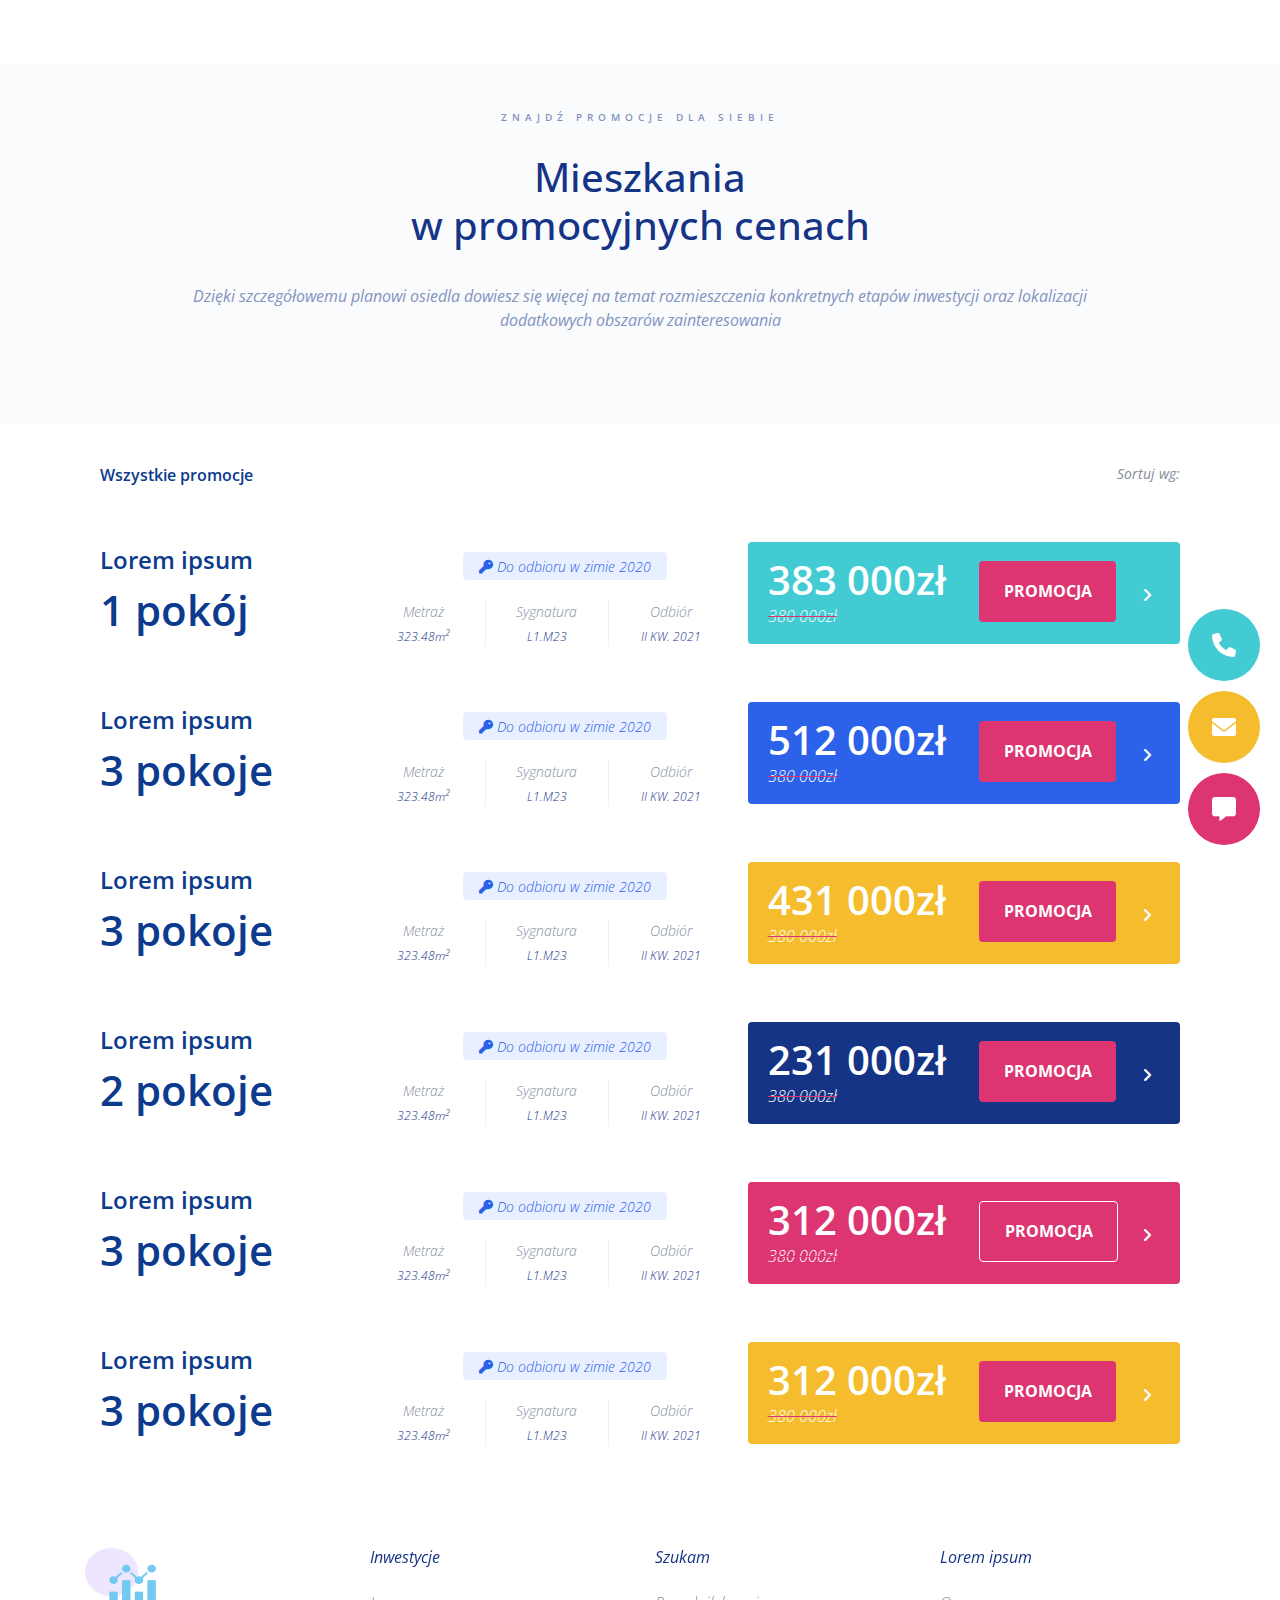
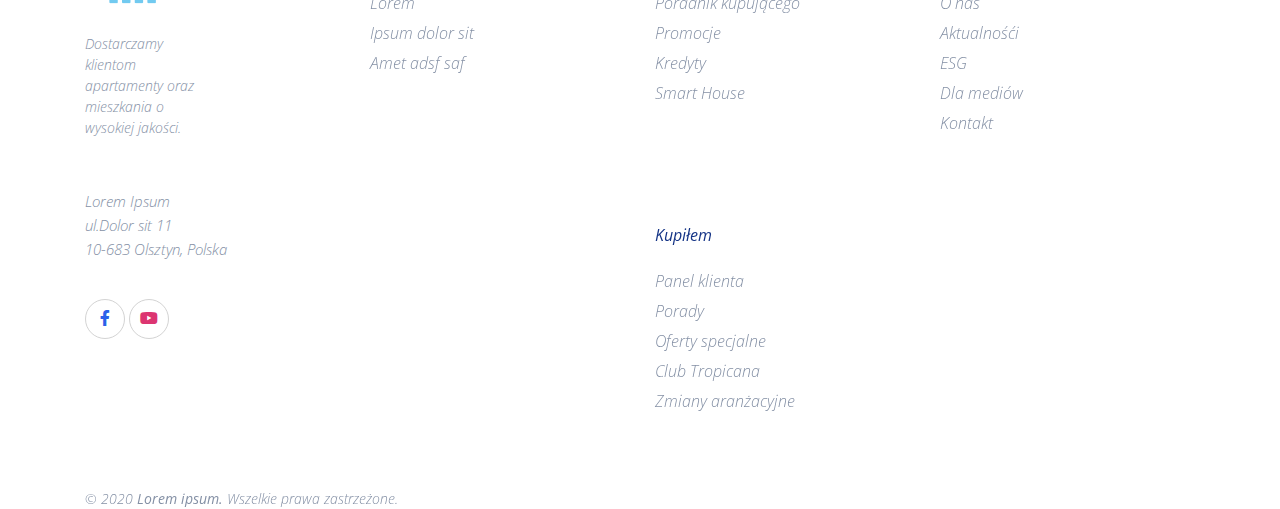
==== promocje.html @ fae8bc07 "promocje" ====
<!DOCTYPE html>
<html lang="en">
<head>
    <meta charset="UTF-8">
    <meta http-equiv="X-UA-Compatible" content="IE=edge">
    <link rel="preconnect" href="https://fonts.googleapis.com">
    <link rel="preconnect" href="https://fonts.gstatic.com" crossorigin>
    <link href="https://fonts.googleapis.com/css2?family=Open+Sans:ital,wght@0,300;0,400;0,500;0,600;0,700;0,800;1,300;1,400;1,500;1,600;1,700;1,800&display=swap" rel="stylesheet">
    <meta name="viewport" content="width=device-width, initial-scale=1.0">
    <link rel="stylesheet" href="https://cdn.jsdelivr.net/npm/bootstrap@4.3.1/dist/css/bootstrap.min.css" integrity="sha384-ggOyR0iXCbMQv3Xipma34MD+dH/1fQ784/j6cY/iJTQUOhcWr7x9JvoRxT2MZw1T" crossorigin="anonymous">
    <script src="https://code.jquery.com/jquery-3.3.1.slim.min.js" integrity="sha384-q8i/X+965DzO0rT7abK41JStQIAqVgRVzpbzo5smXKp4YfRvH+8abtTE1Pi6jizo" crossorigin="anonymous"></script>
    <script src="https://cdn.jsdelivr.net/npm/popper.js@1.14.7/dist/umd/popper.min.js" integrity="sha384-UO2eT0CpHqdSJQ6hJty5KVphtPhzWj9WO1clHTMGa3JDZwrnQq4sF86dIHNDz0W1" crossorigin="anonymous"></script>
    <script src="https://cdn.jsdelivr.net/npm/bootstrap@4.3.1/dist/js/bootstrap.min.js" integrity="sha384-JjSmVgyd0p3pXB1rRibZUAYoIIy6OrQ6VrjIEaFf/nJGzIxFDsf4x0xIM+B07jRM" crossorigin="anonymous"></script>
    <link rel="stylesheet" href="https://cdnjs.cloudflare.com/ajax/libs/font-awesome/6.0.0/css/all.min.css" integrity="sha512-9usAa10IRO0HhonpyAIVpjrylPvoDwiPUiKdWk5t3PyolY1cOd4DSE0Ga+ri4AuTroPR5aQvXU9xC6qOPnzFeg==" crossorigin="anonymous" referrerpolicy="no-referrer" />
    <link rel="stylesheet" href="assets/css/style.css">
    <script src="https://cdnjs.cloudflare.com/ajax/libs/jquery/3.6.0/jquery.js" integrity="sha512-n/4gHW3atM3QqRcbCn6ewmpxcLAHGaDjpEBu4xZd47N0W2oQ+6q7oc3PXstrJYXcbNU1OHdQ1T7pAP+gi5Yu8g==" crossorigin="anonymous" referrerpolicy="no-referrer"></script>
    <script src="assets/js/custom.js"></script>
    <title>Sale</title>
</head>
<body>
    <section class="promo">
        <div class="container">
            <div class="row">
                <div class="col-md-10 offset-md-1">
                    <span class="promo__title">Znajdź promocje dla siebie</span>
                    <h1>Mieszkania<br> w promocyjnych cenach</h1>
                    <span class="promo__text">Dzięki szczegółowemu planowi osiedla dowiesz się więcej na temat rozmieszczenia konkretnych etapów inwestycji oraz lokalizacji dodatkowych obszarów zainteresowania</span>

                </div>
            </div>
        </div>
    </section>
    <section class="aparts">
        <div class="container">
            <div class="col-md-12">
                <div class="row">
                    <div class="col-md-6 aparts__left">
                        <span class="aparts__text">Wszystkie promocje</span>
                    </div>
                    <div class="col-md-6 aparts__right">
                        <span class="aparts__sortText">Sortuj wg:</span>
                    </div>
                </div>
            </div>
            <div class="col-md-12 apartsTile">
                <div class="row">
                    <div class="col-md-3">
                        <div class="apartsTile__left">
                            <span class="apartsTile__topText">Lorem ipsum</span><br>
                            <span class="apartsTile__downText">1 pokój</span>
                        </div>
                    </div>
                    <div class="col-md-4">
                        <div class="apartsTile__center">
                            <span class="apartsTile__centerTopText"><i class="fa-solid fa-key"></i> Do odbioru w zimie 2020</span>
                            <div class="row">
                                <div class="col-md-4 apartsTile__border">
                                    <span class="apartsTile__info">Metraż</span>
                                    <span class="apartsTile__data">323.48m<sup>2</sup> </span>
                                </div>
                                <div class="col-md-4 apartsTile__border">
                                    <span class="apartsTile__info">Sygnatura</span><br>
                                    <span class="apartsTile__data">L1.M23</span>
                                </div>
                                <div class="col-md-4 apartsTile__border">
                                    <span class="apartsTile__info">Odbiór</span><br>
                                    <span class="apartsTile__data"> II KW. 2021</span>
                                </div>
                            </div>
                        </div>
                    </div>
                    <div class="col-md-5">
                        <div class="apartsTile__right">
                            <div class="row">
                                <div class="col-md-6">
                                    <span class="apartsTile__price">383 000zł</span><br>
                                <span class="apartsTile__crossedoutprice">380 000zł</span>
                                </div>
                                <div class="col-md-4">
                                    <button class="apartsTile__button">Promocja</button>
                                </div>
                                <div class="col-md-1">
                                    <i class="fa-solid fa-angle-right"></i>
                                </div>
                            </div>
                        </div>
                    </div>
                </div>
            </div>
            <div class="col-md-12 apartsTile">
                <div class="row">
                    <div class="col-md-3">
                        <div class="apartsTile__left">
                            <span class="apartsTile__topText">Lorem ipsum</span><br>
                            <span class="apartsTile__downText">3 pokoje</span>
                        </div>
                    </div>
                    <div class="col-md-4">
                        <div class="apartsTile__center">
                            <span class="apartsTile__centerTopText"><i class="fa-solid fa-key"></i> Do odbioru w zimie 2020</span>
                            <div class="row">
                                <div class="col-md-4 apartsTile__border">
                                    <span class="apartsTile__info">Metraż</span>
                                    <span class="apartsTile__data">323.48m<sup>2</sup> </span>
                                </div>
                                <div class="col-md-4 apartsTile__border">
                                    <span class="apartsTile__info">Sygnatura</span><br>
                                    <span class="apartsTile__data">L1.M23</span>
                                </div>
                                <div class="col-md-4 apartsTile__border">
                                    <span class="apartsTile__info">Odbiór</span><br>
                                    <span class="apartsTile__data"> II KW. 2021</span>
                                </div>
                            </div>
                        </div>
                    </div>
                    <div class="col-md-5">
                        <div class="apartsTile__right apartsTile__right--blue">
                            <div class="row">
                                <div class="col-md-6">
                                    <span class="apartsTile__price">512 000zł</span><br>
                                <span class="apartsTile__crossedoutprice">380 000zł</span>
                                </div>
                                <div class="col-md-4">
                                    <button class="apartsTile__button">Promocja</button>
                                </div>
                                <div class="col-md-1">
                                    <i class="fa-solid fa-angle-right"></i>
                                </div>
                            </div>
                        </div>
                    </div>
                </div>
            </div>
            <div class="col-md-12 apartsTile">
                <div class="row">
                    <div class="col-md-3">
                        <div class="apartsTile__left">
                            <span class="apartsTile__topText">Lorem ipsum</span><br>
                            <span class="apartsTile__downText">3 pokoje</span>
                        </div>
                    </div>
                    <div class="col-md-4">
                        <div class="apartsTile__center">
                            <span class="apartsTile__centerTopText"><i class="fa-solid fa-key"></i> Do odbioru w zimie 2020</span>
                            <div class="row">
                                <div class="col-md-4 apartsTile__border">
                                    <span class="apartsTile__info">Metraż</span>
                                    <span class="apartsTile__data">323.48m<sup>2</sup> </span>
                                </div>
                                <div class="col-md-4 apartsTile__border">
                                    <span class="apartsTile__info">Sygnatura</span><br>
                                    <span class="apartsTile__data">L1.M23</span>
                                </div>
                                <div class="col-md-4 apartsTile__border">
                                    <span class="apartsTile__info">Odbiór</span><br>
                                    <span class="apartsTile__data"> II KW. 2021</span>
                                </div>
                            </div>
                        </div>
                    </div>
                    <div class="col-md-5">
                        <div class="apartsTile__right apartsTile__right--yellow">
                            <div class="row">
                                <div class="col-md-6">
                                    <span class="apartsTile__price">431 000zł</span><br>
                                <span class="apartsTile__crossedoutprice">380 000zł</span>
                                </div>
                                <div class="col-md-4">
                                    <button class="apartsTile__button">Promocja</button>
                                </div>
                                <div class="col-md-1">
                                    <i class="fa-solid fa-angle-right"></i>
                                </div>
                            </div>
                        </div>
                    </div>
                </div>
            </div>
            <div class="col-md-12 apartsTile">
                <div class="row">
                    <div class="col-md-3">
                        <div class="apartsTile__left">
                            <span class="apartsTile__topText">Lorem ipsum</span><br>
                            <span class="apartsTile__downText">2 pokoje</span>
                        </div>
                    </div>
                    <div class="col-md-4">
                        <div class="apartsTile__center">
                            <span class="apartsTile__centerTopText"><i class="fa-solid fa-key"></i> Do odbioru w zimie 2020</span>
                            <div class="row">
                                <div class="col-md-4 apartsTile__border">
                                    <span class="apartsTile__info">Metraż</span>
                                    <span class="apartsTile__data">323.48m<sup>2</sup> </span>
                                </div>
                                <div class="col-md-4 apartsTile__border">
                                    <span class="apartsTile__info">Sygnatura</span><br>
                                    <span class="apartsTile__data">L1.M23</span>
                                </div>
                                <div class="col-md-4 apartsTile__border">
                                    <span class="apartsTile__info">Odbiór</span><br>
                                    <span class="apartsTile__data"> II KW. 2021</span>
                                </div>
                            </div>
                        </div>
                    </div>
                    <div class="col-md-5">
                        <div class="apartsTile__right apartsTile__right--navy">
                            <div class="row">
                                <div class="col-md-6">
                                    <span class="apartsTile__price">231 000zł</span><br>
                                <span class="apartsTile__crossedoutprice">380 000zł</span>
                                </div>
                                <div class="col-md-4">
                                    <button class="apartsTile__button">Promocja</button>
                                </div>
                                <div class="col-md-1">
                                    <i class="fa-solid fa-angle-right"></i>
                                </div>
                            </div>
                        </div>
                    </div>
                </div>
            </div>
            <div class="col-md-12 apartsTile">
                <div class="row">
                    <div class="col-md-3">
                        <div class="apartsTile__left">
                            <span class="apartsTile__topText">Lorem ipsum</span><br>
                            <span class="apartsTile__downText">3 pokoje</span>
                        </div>
                    </div>
                    <div class="col-md-4">
                        <div class="apartsTile__center">
                            <span class="apartsTile__centerTopText"><i class="fa-solid fa-key"></i> Do odbioru w zimie 2020</span>
                            <div class="row">
                                <div class="col-md-4 apartsTile__border">
                                    <span class="apartsTile__info">Metraż</span>
                                    <span class="apartsTile__data">323.48m<sup>2</sup> </span>
                                </div>
                                <div class="col-md-4 apartsTile__border">
                                    <span class="apartsTile__info">Sygnatura</span><br>
                                    <span class="apartsTile__data">L1.M23</span>
                                </div>
                                <div class="col-md-4 apartsTile__border">
                                    <span class="apartsTile__info">Odbiór</span><br>
                                    <span class="apartsTile__data"> II KW. 2021</span>
                                </div>
                            </div>
                        </div>
                    </div>
                    <div class="col-md-5">
                        <div class="apartsTile__right apartsTile__right--pink">
                            <div class="row">
                                <div class="col-md-6">
                                    <span class="apartsTile__price">312 000zł</span><br>
                                <span class="apartsTile__crossedoutprice">380 000zł</span>
                                </div>
                                <div class="col-md-4">
                                    <button class="apartsTile__button">Promocja</button>
                                </div>
                                <div class="col-md-1">
                                    <i class="fa-solid fa-angle-right"></i>
                                </div>
                            </div>
                        </div>
                    </div>
                </div>
            </div>
            <div class="col-md-12 apartsTile">
                <div class="row">
                    <div class="col-md-3">
                        <div class="apartsTile__left">
                            <span class="apartsTile__topText">Lorem ipsum</span><br>
                            <span class="apartsTile__downText">3 pokoje</span>
                        </div>
                    </div>
                    <div class="col-md-4">
                        <div class="apartsTile__center">
                            <span class="apartsTile__centerTopText"><i class="fa-solid fa-key"></i> Do odbioru w zimie 2020</span>
                            <div class="row">
                                <div class="col-md-4 apartsTile__border">
                                    <span class="apartsTile__info">Metraż</span>
                                    <span class="apartsTile__data">323.48m<sup>2</sup> </span>
                                </div>
                                <div class="col-md-4 apartsTile__border">
                                    <span class="apartsTile__info">Sygnatura</span><br>
                                    <span class="apartsTile__data">L1.M23</span>
                                </div>
                                <div class="col-md-4 apartsTile__border">
                                    <span class="apartsTile__info">Odbiór</span><br>
                                    <span class="apartsTile__data"> II KW. 2021</span>
                                </div>
                            </div>
                        </div>
                    </div>
                    <div class="col-md-5">
                        <div class="apartsTile__right apartsTile__right--yellow">
                            <div class="row">
                                <div class="col-md-6">
                                    <span class="apartsTile__price">312 000zł</span><br>
                                <span class="apartsTile__crossedoutprice">380 000zł</span>
                                </div>
                                <div class="col-md-4">
                                    <button class="apartsTile__button">Promocja</button>
                                </div>
                                <div class="col-md-1">
                                    <i class="fa-solid fa-angle-right"></i>
                                </div>
                            </div>
                        </div>
                    </div>
                </div>
            </div>
        </div>
    </section>
    <footer class="footer">
        <div class="footerSocialLinks">
            <div class="footerSocialLink footerSocialLink--blue">
                <i class="fa-solid fa-phone"></i>
            </div>
            <div class="footerSocialLink footerSocialLink--yellow">
                <i class="fa-solid fa-envelope"></i>
            </div>
            <div class="footerSocialLink footerSocialLink--pink">
                <i class="fa-solid fa-message"></i>
            </div>
        </div>
        <div class="container">
            <div class="row">
                <div class="col-md-3">
                    <img src="assets/img/logo.png" alt=""><br>
                    <span class="text">Dostarczamy klientom apartamenty oraz mieszkania o wysokiej jakości.</span>
                    <span class="address"> Lorem Ipsum<br> ul.Dolor sit 11<br> 10-683 Olsztyn, Polska</span>
                    <div class="social-media">
                        <i class="fa-brands fa-facebook-f"></i>
                        <i class="fa-brands fa-youtube"></i>
                    </div>
                </div>
                <div class="col-md-3 col-sm-12 col-xs-12">
                    <h6>Inwestycje</h6>
                    <ul>
                        <li>Lorem</li>
                        <li>Ipsum dolor sit</li>
                        <li>Amet adsf saf</li>
                    </ul>
                </div>
                <div class="col-md-3">
                    <h6>Szukam</h6>
                    <ul>
                        <li>Poradnik kupującego</li>
                        <li>Promocje</li>
                        <li>Kredyty</li>
                        <li>Smart House</li>
                    </ul>
                    <h6>Kupiłem</h6>
                    <ul>
                        <li>Panel klienta</li>
                        <li>Porady</li>
                        <li>Oferty specjalne</li>
                        <li>Club Tropicana</li>
                        <li>Zmiany aranżacyjne</li>
                    </ul>
                </div>
                <div class="col-md-3">
                    <h6>Lorem ipsum</h6>
                    <ul>
                        <li>O nas</li>
                        <li>Aktualnośći</li>
                        <li>ESG</li>
                        <li>Dla mediów</li>
                        <li>Kontakt</li>
                    </ul>
                </div>
            </div>
            <div class="row">
                <div class="col-md-12">
                    <div class="footer__copy">
                        &copy; 2020 <b>Lorem ipsum.</b> Wszelkie prawa zastrzeżone.
                    </div>
                </div>
            </div>
        </div>

    </footer>
</body>
</html>
---- assets/css/style.css ----
* {
  margin: 0;
  padding: 0;
}

body {
  font-family: 'Open Sans', sans-serif;
}

nav {
  margin-top: 2%;
  margin-bottom: 1%;
}

nav .mobile__hamburger {
  display: none;
}

nav ul {
  width: 70%;
  margin: 0 auto;
}

nav ul li {
  list-style-type: none;
  float: left;
  padding-left: 2%;
  padding-top: 2%;
  color: #153486;
}

nav .town {
  -webkit-appearance: none;
     -moz-appearance: none;
          appearance: none;
  width: 80%;
  padding: 5% 0 5% 10%;
  text-align: justify;
  color: #153486;
  background-color: #EEF2F9;
  border: 0 solid #EEF2F9;
  border-radius: 54px;
  background-image: linear-gradient(45deg, transparent 50%, #B3BACE 50%), linear-gradient(135deg, #B3BACE 50%, transparent 50%), radial-gradient(white 70%, transparent 72%);
  background-position: calc(100% - 20px) calc(1em + 2px), calc(100% - 15px) calc(1em + 2px), calc(100% - .5em) 0.5em;
  background-size: 5px 5px, 5px 5px, 1.5em 1.5em;
  background-repeat: no-repeat;
}

nav .town:focus {
  background-image: linear-gradient(45deg, white 50%, transparent 50%), linear-gradient(135deg, transparent 50%, white 50%), radial-gradient(gray 70%, transparent 72%);
  background-position: calc(100% - 15px) 1em, calc(100% - 20px) 1em, calc(100% - .5em) 0.5em;
  background-size: 5px 5px, 5px 5px, 1.5em 1.5em;
  background-repeat: no-repeat;
  border-color: green;
  outline: 0;
}

header {
  width: 100%;
  height: 90vh;
  padding-top: 10%;
  background-image: url("../img/header.png");
  background-size: 100%;
  background-position: 25% 75%;
  background-repeat: no-repeat;
  text-align: center;
}

header span {
  text-transform: uppercase;
  color: white;
  letter-spacing: 10px;
  font-size: 10px;
}

header h1 {
  padding-top: 1%;
  padding-bottom: 3%;
  font-size: 64px;
  color: white;
}

header .header__button {
  width: 20%;
  padding: 2%;
  font-size: 15px;
  font-weight: 300;
  font-style: italic;
  background-color: #19203A;
  opacity: 0.25;
  border: 0;
  border-radius: 4px 4px 0 0;
  color: white;
}

header .active {
  opacity: 1 !important;
}

header .form__container {
  background-color: #19203A;
  border-radius: 8px;
  margin: 0 auto;
}

header form {
  background-color: white;
  padding: 1% 1% 1% 1%;
  border-radius: 8px;
  margin: 6px !important;
  margin-left: -8px !important;
  margin-right: -8px !important;
  opacity: 1;
}

header form .col-md-4 {
  border-right: 1px solid #EFF0F1;
}

header form .col-md-4 i {
  margin-top: 1%;
  margin-right: 4%;
  color: #153486;
}

header form .col-md-4 input {
  width: 90%;
  margin-top: 5%;
  border: 0px;
  font-weight: 300;
}

header form .col-md-4 input::-webkit-input-placeholder {
  font-style: italic;
  color: #8490A5;
}

header form .col-md-4 input:-ms-input-placeholder {
  font-style: italic;
  color: #8490A5;
}

header form .col-md-4 input::-ms-input-placeholder {
  font-style: italic;
  color: #8490A5;
}

header form .col-md-4 input::placeholder {
  font-style: italic;
  color: #8490A5;
}

header form .col-md-2 select {
  width: 80%;
  margin-top: 12%;
  font-style: italic;
  color: #8490A5;
  border: 0;
  font-weight: 300;
  font-style: italic;
}

header form .col-md-2 button {
  width: 100%;
  padding-top: 10%;
  padding-bottom: 10%;
  padding-left: 5%;
  padding-right: 5%;
  font-weight: 300;
  font-style: italic;
  background-color: white;
  border: 1px solid #E8EBEE;
  border-radius: 4px;
}

header form .col-md-2 .search {
  padding: 10%;
  font-weight: 600;
  font-style: normal;
  background-color: #2C61E9;
  color: white;
  border: 0;
  border-radius: 4px;
}

header form .col-md-2 .search i {
  color: white;
}

header form .col-md-2 input {
  width: 80%;
}

header form .col-md-2 i {
  margin-top: 1%;
  margin-right: 4%;
  color: #153486;
}

header form .col-md-2:nth-child(1) {
  border-right: 1px solid #EFF0F1;
}

header form .col-md-2:nth-child(2) {
  border-right: 1px solid #EFF0F1;
}

header form .col-md-2:nth-child(3) {
  border-right: 1px solid #EFF0F1;
}

.content {
  text-align: center;
  margin-top: 3%;
}

.content .container .title {
  color: #8490A5;
  text-transform: uppercase;
  letter-spacing: 8px;
  font-size: 10px;
}

.content .container h1 {
  color: #153486;
  font-weight: 600;
  margin-bottom: 4%;
  margin-top: 2%;
}

.content .container .text {
  display: block;
  font-style: italic;
  font-weight: 300;
  color: #8490A5;
  font-size: 14px;
  margin-bottom: 5%;
}

.content .container__box {
  margin-top: 1%;
}

.content .container__box .title_box {
  display: block;
  margin-top: 15%;
  margin-bottom: 5%;
  color: #42CBD3;
  font-size: 10px;
  letter-spacing: 6px;
  text-transform: uppercase;
}

.content .container__box h1 {
  color: white;
  font-weight: 600;
  font-size: 64px;
}

.content .container__box .text__box {
  background-color: #153486;
  padding: 3%;
  color: white;
  height: 50vh;
}

.content .container__box .text__box i {
  padding-left: 2%;
  padding-right: 2%;
  color: #F5BD2D;
}

.content .container__box .description_box {
  display: block;
  margin-top: 3%;
  font-weight: 300;
  font-style: italic;
  color: #B5C9FF;
  font-size: 15px;
}

.content .container__box .text__box--button {
  display: block;
  margin-top: 10% !important;
  text-align: center;
  padding: 4%;
  margin: 0 auto;
  width: 12vw;
  color: white;
  text-decoration: none;
  background-color: #DC3571;
  border-radius: 4px;
}

.content .container__box .text__box--button i {
  margin-left: 3%;
  margin-top: 1%;
  color: white;
}

.content .container__box .image__box img {
  width: 100%;
  height: 100%;
  display: block;
  -webkit-box-sizing: border-box;
          box-sizing: border-box;
  height: 50vh;
}

.about .container {
  text-align: center;
  margin-bottom: 3%;
}

.about .container .title {
  display: block;
  margin-top: 10%;
  color: #8490A5;
  text-transform: uppercase;
  letter-spacing: 8px;
  font-size: 10px;
}

.about .container h1 {
  color: #153486;
  font-weight: 600;
  margin-bottom: 4%;
  margin-top: 4%;
}

.about .container .text {
  display: block;
  font-style: italic;
  font-weight: 300;
  color: #8490A5;
  font-size: 14px;
  margin-bottom: 5%;
}

.about .container .tile {
  height: 45vh;
  padding: 5%;
  margin: 1%;
  border: 1px solid #EBEFF3;
  border-radius: 8px;
}

.about .container .tile i {
  padding: 20%;
  color: #2C61E9;
  font-size: 34px;
}

.about .container .tile h1 {
  color: #153486;
  font-weight: 600;
  font-size: 48px;
}

.about .container .tile span {
  display: block;
  padding-top: 10%;
  color: #8B97AC;
  line-height: 30px;
  font-style: italic;
  font-weight: 300;
}

.about .container .tile_orange {
  border-bottom: 3px solid #E8643B;
}

.about .container .tile_pink {
  border-bottom: 3px solid #E160BD;
}

.about .container .tile_purple {
  border-bottom: 3px solid #835BF8;
}

.about .container .tile_blue {
  border-bottom: 3px solid #3AB8FF;
}

.news {
  background-color: #FAFBFD;
}

.news .container .title {
  display: block;
  padding-top: 10%;
  padding-bottom: 3%;
  color: #8490A5;
  text-transform: uppercase;
  letter-spacing: 4px;
  font-size: 10px;
}

.news .container h1 {
  color: #153486;
  font-weight: 600;
  margin-bottom: 10%;
}

.news .container .text__box--button {
  display: block;
  text-align: center;
  margin-top: 4%;
  padding: 6% 2% 6% 2%;
  width: 12vw;
  color: white;
  text-decoration: none;
  background-color: #DC3571;
  border-radius: 4px;
}

.news .container .date {
  display: block;
  padding: 5% 3% 5% 3%;
  color: #8490A5;
  font-style: italic;
  font-weight: 300;
  font-size: 12px;
}

.news .container h2 {
  color: #0C3B8D;
  font-size: 20px;
  margin-top: -10%;
  padding-bottom: 3%;
}

.news .container span {
  display: block;
  height: 10vh;
  color: #8490A5;
  font-style: italic;
  font-size: 14px;
  font-weight: 300;
}

.news .container .news__box--button {
  display: block;
  width: 7vw;
  padding: 4% 1% 4% 1%;
  margin-bottom: 40%;
  text-decoration: none;
  text-align: center;
  color: white;
  background-color: #2C61E9;
  border-radius: 4px;
  font-size: 14px;
}

.footer img {
  padding-top: 40%;
  padding-bottom: 10%;
}

.footer .text {
  display: block;
  width: 9.5vw;
  padding-bottom: 20%;
  color: #8490A5;
  font-style: italic;
  font-weight: 300;
  font-size: 14px;
}

.footer .address {
  display: block;
  width: 80%;
  color: #8490A5;
  font-style: italic;
  font-weight: 300;
  font-size: 15px;
  line-height: 24px;
}

.footer h6 {
  padding-top: 40%;
  padding-bottom: 5%;
  color: #153486;
  font-style: italic;
  font-weight: 400;
}

.footer ul {
  list-style-type: none;
}

.footer ul li {
  color: #8490A5;
  font-weight: 300;
  font-style: italic;
  line-height: 30px;
}

.footer .social-media {
  margin-top: 15%;
}

.footer .social-media i {
  border: 1px solid lightgray;
  border-radius: 100px;
  width: 40px;
  height: 40px;
  text-align: center;
  padding-top: 4%;
}

.footer .social-media .fa-facebook-f {
  color: #2C61E9;
}

.footer .social-media .fa-youtube {
  color: #DC3571;
}

.footer .footer__copy {
  font-size: 14px;
  font-weight: 300;
  color: #8490A5;
  font-style: italic;
  margin-top: 5%;
}

.promo {
  margin-top: 5%;
  background-color: #FAFBFD;
}

.promo .container .promo__title {
  display: block;
  padding-top: 5%;
  padding-bottom: 3%;
  text-align: center;
  letter-spacing: 5px;
  text-transform: uppercase;
  font-weight: 600;
  font-size: 10px;
  color: #8293C0;
}

.promo .container h1 {
  text-align: center;
  padding-bottom: 3%;
  color: #153486;
}

.promo .container .promo__text {
  display: block;
  width: 100%;
  padding-bottom: 10%;
  text-align: center;
  font-style: italic;
  color: #8293C0;
}

.aparts .container {
  padding-top: 3%;
}

.aparts .container .aparts__text {
  font-size: 16px;
  font-weight: 600;
  color: #0C3B8D;
}

.aparts .container .aparts__sortText {
  float: right;
  font-size: 14px;
  font-style: italic;
  color: #838C9C;
}

.aparts .container .apartsTile {
  margin-top: 5%;
}

.aparts .container .apartsTile .apartsTile__topText {
  font-weight: 600;
  font-size: 24px;
  color: #0C3B8D;
}

.aparts .container .apartsTile .apartsTile__downText {
  font-weight: 600;
  font-size: 42px;
  color: #0C3B8D;
}

.aparts .container .apartsTile .apartsTile__centerTopText {
  display: block;
  width: 60%;
  margin-top: 3%;
  margin-left: 25%;
  padding: 1%;
  text-align: center;
  font-size: 14px;
  font-style: italic;
  font-weight: 300;
  color: #2C61E9;
  background-color: #E8F0FF;
  border-radius: 4px;
}

.aparts .container .apartsTile .apartsTile__info {
  color: #8490A5;
  font-style: italic;
  font-weight: 300;
  font-size: 14px;
}

.aparts .container .apartsTile .apartsTile__data {
  font-style: italic;
  font-size: 12px;
  color: #153486;
  font-weight: 300;
}

.aparts .container .apartsTile .apartsTile__border {
  border-right: 1px solid #C8CDD640;
  margin-top: 5%;
  text-align: center;
}

.aparts .container .apartsTile .apartsTile__border:last-child {
  border-right: 0px;
}

.aparts .container .apartsTile .apartsTile__right {
  background-color: #42CBD3;
  width: 100%;
  border-radius: 4px;
}

.aparts .container .apartsTile .apartsTile__right .apartsTile__price {
  display: block;
  padding-top: 4%;
  padding-left: 10%;
  color: white;
  font-weight: 600;
  font-size: 40px;
}

.aparts .container .apartsTile .apartsTile__right .apartsTile__crossedoutprice {
  display: block;
  margin-top: -15%;
  padding-left: 10%;
  padding-bottom: 8%;
  font-style: italic;
  font-weight: 300;
  color: white;
  -webkit-text-decoration: line-through #DC3571;
          text-decoration: line-through #DC3571;
}

.aparts .container .apartsTile .apartsTile__right .apartsTile__button {
  display: block;
  height: 60%;
  padding: 10% 20% 10% 20%;
  margin-top: 15%;
  margin-right: 10%;
  text-transform: uppercase;
  background-color: #DC3571;
  color: white;
  font-weight: 700;
  border: 0;
  border-radius: 4px;
}

.aparts .container .apartsTile .apartsTile__right i {
  display: block;
  margin-top: 45px;
  margin-left: 10px;
  color: white;
}

.aparts .container .apartsTile .apartsTile__right--blue {
  background-color: #2C61E9;
}

.aparts .container .apartsTile .apartsTile__right--yellow {
  background-color: #F5BD2D;
}

.aparts .container .apartsTile .apartsTile__right--navy {
  background-color: #153486;
}

.aparts .container .apartsTile .apartsTile__right--pink {
  background-color: #DC3571;
}

.aparts .container .apartsTile .apartsTile__right--pink .apartsTile__button {
  border: 1px solid white;
}

@media (min-width: 380px) and (max-width: 1024px) {
  .content .title {
    display: block;
    margin-top: 30%;
  }
  .content .text__box--button {
    margin-top: 6% !important;
    margin-bottom: 5% !important;
  }
  .content .container .text__box {
    height: 55vh;
  }
  .about .container .tile {
    height: 60vh !important;
  }
}

@media (min-width: 480px) and (max-width: 1024px) {
  .content .title {
    display: block;
    margin-top: 30%;
  }
  header .header__button {
    width: 25% !important;
  }
  .news .container h2 {
    margin-top: -5%;
  }
}

@media (min-width: 445px) and (max-width: 1024px) {
  .about .container .tile {
    height: 60vh !important;
  }
}

@media (max-width: 1024px) {
  nav {
    position: fixed;
    background-color: white;
    margin-top: 0%;
    z-index: 10;
    width: 100%;
    padding: 2%;
  }
  nav ul {
    margin-top: 5%;
  }
  nav ul li {
    float: none;
  }
  nav .town {
    width: 50%;
    padding: 2%;
    margin-left: 15%;
    margin-top: 5%;
  }
  nav .mobile__hamburger {
    display: block;
    float: right;
    font-size: 32px;
  }
  nav .menu__center {
    display: none;
  }
  nav .menu__right {
    display: none;
  }
  header {
    background-image: none;
  }
  header span {
    color: #153486;
    display: block;
    margin-top: 10%;
  }
  header h1 {
    color: #153486;
  }
  header .header__button {
    width: 30%;
  }
  header form .col-md-4 {
    border-right: 0;
    border-bottom: 1px solid #EEF2F9;
    padding-bottom: 4%;
  }
  header form .col-md-4 input {
    width: 80%;
  }
  header form .col-md-2:nth-child(1) {
    border-right: 0;
    border-bottom: 1px solid #EEF2F9;
    padding-bottom: 4%;
  }
  header form .col-md-2:nth-child(2) {
    border-right: 0;
    border-bottom: 1px solid #EEF2F9;
    padding-bottom: 4%;
  }
  header form .col-md-2:nth-child(3) {
    border-right: 0;
    border-bottom: 1px solid #EEF2F9;
    padding-bottom: 4%;
  }
  header form .col-md-2 button {
    margin-top: 2%;
    padding: 5% !important;
  }
  header .form__container {
    border-radius: 0;
  }
  .content .container .col-md-6 {
    padding-left: 15px !important;
    padding-right: 15px !important;
  }
  .content .container .text__box--button {
    width: 60vw;
  }
  .content .container .text__box {
    -webkit-box-ordinal-group: 2 !important;
        -ms-flex-order: 1 !important;
            order: 1 !important;
  }
  .content .container .image__box {
    -webkit-box-ordinal-group: 3 !important;
        -ms-flex-order: 2 !important;
            order: 2 !important;
  }
  .news .container .text__box--button {
    width: 50vw;
    margin-bottom: 5%;
  }
  .news .container .news__box--button {
    width: 50vw;
  }
  footer {
    text-align: center;
  }
  footer .text {
    width: 100% !important;
  }
  footer .address {
    width: 100% !important;
  }
  footer .social-media i {
    margin-top: 3%;
  }
  footer h6 {
    padding-top: 15% !important;
  }
}

.footerSocialLinks {
  position: fixed;
  bottom: 5%;
  left: 92%;
}

.footerSocialLink {
  display: -webkit-box;
  display: -ms-flexbox;
  display: flex;
  -webkit-box-align: center;
      -ms-flex-align: center;
          align-items: center;
  -webkit-box-pack: center;
      -ms-flex-pack: center;
          justify-content: center;
  width: 72px;
  height: 72px;
  padding: 20px;
  margin: 10px;
  border-radius: 100px;
  color: white;
  font-size: 24px;
}

.footerSocialLink--blue {
  background-color: #42CBD3;
}

.footerSocialLink--yellow {
  background-color: #F5BD2D;
}

.footerSocialLink--pink {
  background-color: #DC3571;
}
/*# sourceMappingURL=style.css.map */
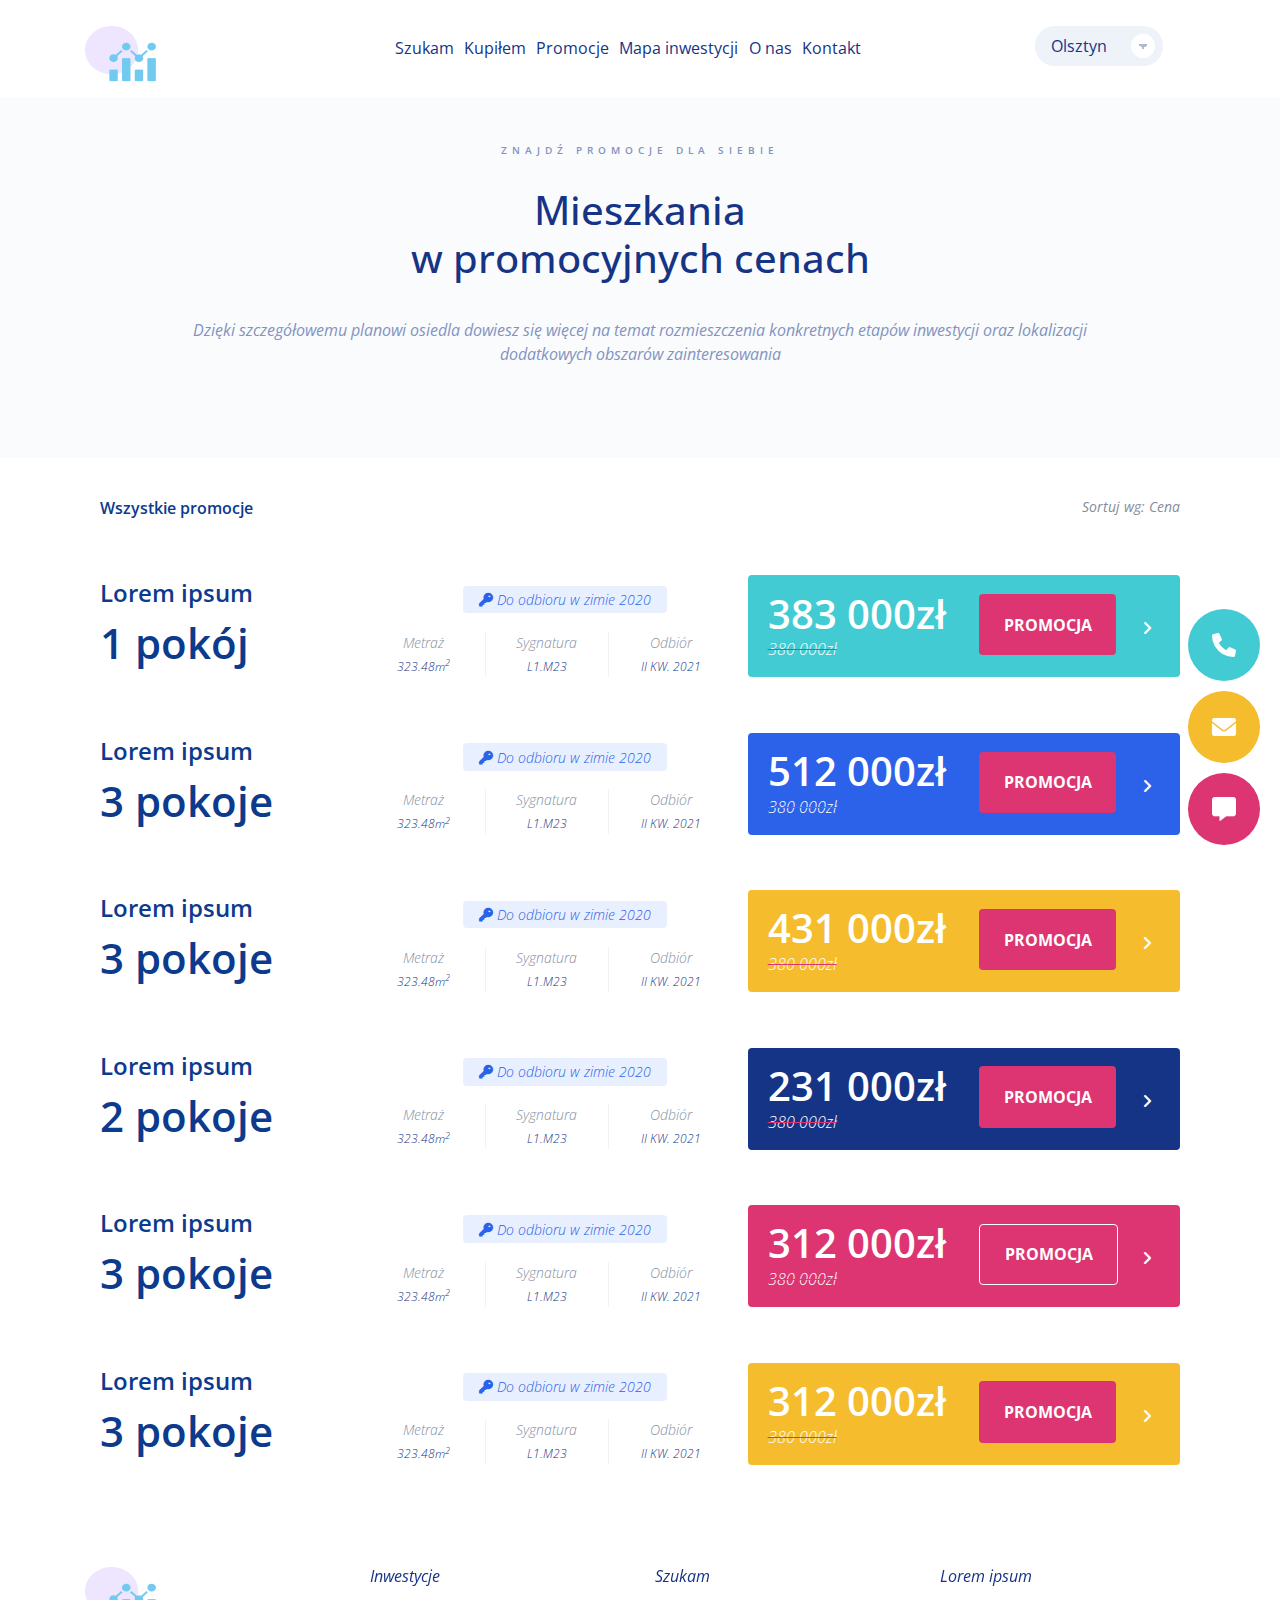
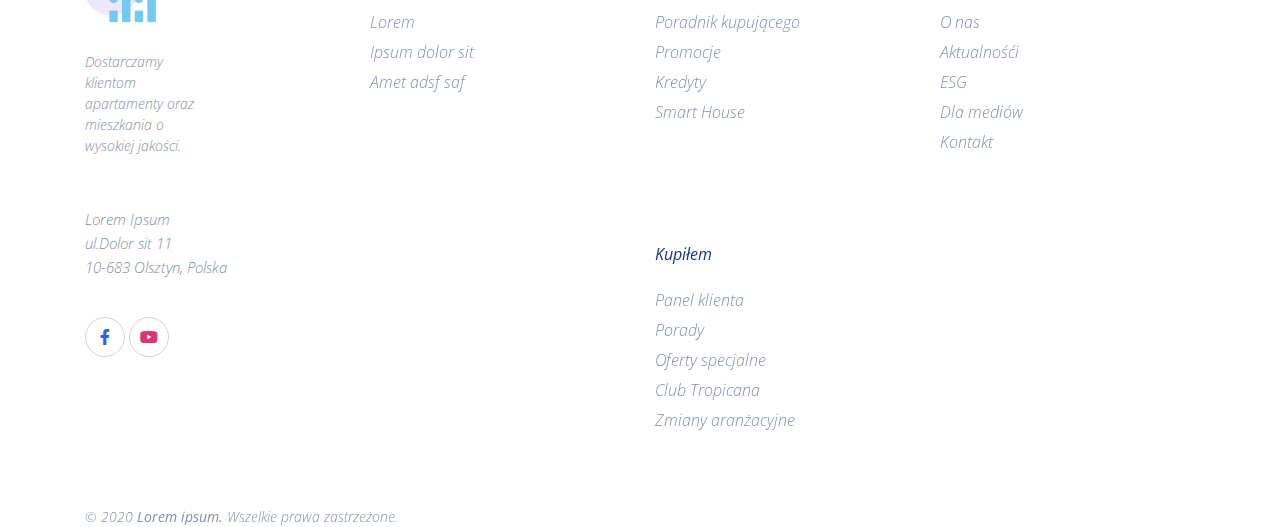
==== commit 56fb5718: "respo" ====
--- a/promocje.html
+++ b/promocje.html
@@ -18,6 +18,35 @@
     <title>Sale</title>
 </head>
 <body>
+    <nav>
+        <div class="container">
+        
+            <div class="row">
+                <div class="col-md-2">
+                    <img src="assets/img/logo.png" alt="">
+                    <div class="mobile__hamburger">
+                        <i class="fa-solid fa-bars"></i>
+                    </div>
+                    
+                </div>
+                <div class="col-md-8 menu__center">
+                    <ul>
+                        <li>Szukam</li>
+                        <li>Kupiłem</li>
+                        <li>Promocje</li>
+                        <li>Mapa inwestycji</li>
+                        <li>O nas</li>
+                        <li>Kontakt</li>
+                    </ul>
+                </div>
+                <div class="col-md-2 menu__right">
+                    <select class="town">
+                        <option value="Olsztyn">Olsztyn</option>
+                    </select>
+                </div>
+            </div>
+        </div>
+    </nav>
     <section class="promo">
         <div class="container">
             <div class="row">
@@ -38,7 +67,7 @@
                         <span class="aparts__text">Wszystkie promocje</span>
                     </div>
                     <div class="col-md-6 aparts__right">
-                        <span class="aparts__sortText">Sortuj wg:</span>
+                        <span class="aparts__sortText">Sortuj wg: Cena</span>
                     </div>
                 </div>
             </div>
@@ -59,11 +88,11 @@
                                     <span class="apartsTile__data">323.48m<sup>2</sup> </span>
                                 </div>
                                 <div class="col-md-4 apartsTile__border">
-                                    <span class="apartsTile__info">Sygnatura</span><br>
-                                    <span class="apartsTile__data">L1.M23</span>
-                                </div>
-                                <div class="col-md-4 apartsTile__border">
-                                    <span class="apartsTile__info">Odbiór</span><br>
+                                    <span class="apartsTile__info">Sygnatura</span>
+                                    <span class="apartsTile__data">L1.M23</span>
+                                </div>
+                                <div class="col-md-4 apartsTile__border">
+                                    <span class="apartsTile__info">Odbiór</span>
                                     <span class="apartsTile__data"> II KW. 2021</span>
                                 </div>
                             </div>
@@ -72,11 +101,11 @@
                     <div class="col-md-5">
                         <div class="apartsTile__right">
                             <div class="row">
-                                <div class="col-md-6">
+                                <div class="col-md-6 apartsTile__order">
                                     <span class="apartsTile__price">383 000zł</span><br>
-                                <span class="apartsTile__crossedoutprice">380 000zł</span>
-                                </div>
-                                <div class="col-md-4">
+                                    <span class="apartsTile__crossedoutprice">380 000zł</span>
+                                </div>
+                                <div class="col-md-4 apartsTile__promo">
                                     <button class="apartsTile__button">Promocja</button>
                                 </div>
                                 <div class="col-md-1">
@@ -104,11 +133,11 @@
                                     <span class="apartsTile__data">323.48m<sup>2</sup> </span>
                                 </div>
                                 <div class="col-md-4 apartsTile__border">
-                                    <span class="apartsTile__info">Sygnatura</span><br>
-                                    <span class="apartsTile__data">L1.M23</span>
-                                </div>
-                                <div class="col-md-4 apartsTile__border">
-                                    <span class="apartsTile__info">Odbiór</span><br>
+                                    <span class="apartsTile__info">Sygnatura</span>
+                                    <span class="apartsTile__data">L1.M23</span>
+                                </div>
+                                <div class="col-md-4 apartsTile__border">
+                                    <span class="apartsTile__info">Odbiór</span>
                                     <span class="apartsTile__data"> II KW. 2021</span>
                                 </div>
                             </div>
@@ -117,11 +146,11 @@
                     <div class="col-md-5">
                         <div class="apartsTile__right apartsTile__right--blue">
                             <div class="row">
-                                <div class="col-md-6">
+                                <div class="col-md-6 apartsTile__order">
                                     <span class="apartsTile__price">512 000zł</span><br>
                                 <span class="apartsTile__crossedoutprice">380 000zł</span>
                                 </div>
-                                <div class="col-md-4">
+                                <div class="col-md-4 apartsTile__promo">
                                     <button class="apartsTile__button">Promocja</button>
                                 </div>
                                 <div class="col-md-1">
@@ -149,11 +178,11 @@
                                     <span class="apartsTile__data">323.48m<sup>2</sup> </span>
                                 </div>
                                 <div class="col-md-4 apartsTile__border">
-                                    <span class="apartsTile__info">Sygnatura</span><br>
-                                    <span class="apartsTile__data">L1.M23</span>
-                                </div>
-                                <div class="col-md-4 apartsTile__border">
-                                    <span class="apartsTile__info">Odbiór</span><br>
+                                    <span class="apartsTile__info">Sygnatura</span>
+                                    <span class="apartsTile__data">L1.M23</span>
+                                </div>
+                                <div class="col-md-4 apartsTile__border">
+                                    <span class="apartsTile__info">Odbiór</span>
                                     <span class="apartsTile__data"> II KW. 2021</span>
                                 </div>
                             </div>
@@ -162,11 +191,11 @@
                     <div class="col-md-5">
                         <div class="apartsTile__right apartsTile__right--yellow">
                             <div class="row">
-                                <div class="col-md-6">
+                                <div class="col-md-6 apartsTile__order">
                                     <span class="apartsTile__price">431 000zł</span><br>
                                 <span class="apartsTile__crossedoutprice">380 000zł</span>
                                 </div>
-                                <div class="col-md-4">
+                                <div class="col-md-4 apartsTile__promo">
                                     <button class="apartsTile__button">Promocja</button>
                                 </div>
                                 <div class="col-md-1">
@@ -194,11 +223,11 @@
                                     <span class="apartsTile__data">323.48m<sup>2</sup> </span>
                                 </div>
                                 <div class="col-md-4 apartsTile__border">
-                                    <span class="apartsTile__info">Sygnatura</span><br>
-                                    <span class="apartsTile__data">L1.M23</span>
-                                </div>
-                                <div class="col-md-4 apartsTile__border">
-                                    <span class="apartsTile__info">Odbiór</span><br>
+                                    <span class="apartsTile__info">Sygnatura</span>
+                                    <span class="apartsTile__data">L1.M23</span>
+                                </div>
+                                <div class="col-md-4 apartsTile__border">
+                                    <span class="apartsTile__info">Odbiór</span>
                                     <span class="apartsTile__data"> II KW. 2021</span>
                                 </div>
                             </div>
@@ -207,11 +236,11 @@
                     <div class="col-md-5">
                         <div class="apartsTile__right apartsTile__right--navy">
                             <div class="row">
-                                <div class="col-md-6">
+                                <div class="col-md-6 apartsTile__order">
                                     <span class="apartsTile__price">231 000zł</span><br>
                                 <span class="apartsTile__crossedoutprice">380 000zł</span>
                                 </div>
-                                <div class="col-md-4">
+                                <div class="col-md-4 apartsTile__promo">
                                     <button class="apartsTile__button">Promocja</button>
                                 </div>
                                 <div class="col-md-1">
@@ -239,11 +268,11 @@
                                     <span class="apartsTile__data">323.48m<sup>2</sup> </span>
                                 </div>
                                 <div class="col-md-4 apartsTile__border">
-                                    <span class="apartsTile__info">Sygnatura</span><br>
-                                    <span class="apartsTile__data">L1.M23</span>
-                                </div>
-                                <div class="col-md-4 apartsTile__border">
-                                    <span class="apartsTile__info">Odbiór</span><br>
+                                    <span class="apartsTile__info">Sygnatura</span>
+                                    <span class="apartsTile__data">L1.M23</span>
+                                </div>
+                                <div class="col-md-4 apartsTile__border">
+                                    <span class="apartsTile__info">Odbiór</span>
                                     <span class="apartsTile__data"> II KW. 2021</span>
                                 </div>
                             </div>
@@ -252,11 +281,11 @@
                     <div class="col-md-5">
                         <div class="apartsTile__right apartsTile__right--pink">
                             <div class="row">
-                                <div class="col-md-6">
+                                <div class="col-md-6 apartsTile__order">
                                     <span class="apartsTile__price">312 000zł</span><br>
                                 <span class="apartsTile__crossedoutprice">380 000zł</span>
                                 </div>
-                                <div class="col-md-4">
+                                <div class="col-md-4 apartsTile__promo">
                                     <button class="apartsTile__button">Promocja</button>
                                 </div>
                                 <div class="col-md-1">
@@ -284,11 +313,11 @@
                                     <span class="apartsTile__data">323.48m<sup>2</sup> </span>
                                 </div>
                                 <div class="col-md-4 apartsTile__border">
-                                    <span class="apartsTile__info">Sygnatura</span><br>
-                                    <span class="apartsTile__data">L1.M23</span>
-                                </div>
-                                <div class="col-md-4 apartsTile__border">
-                                    <span class="apartsTile__info">Odbiór</span><br>
+                                    <span class="apartsTile__info">Sygnatura</span>
+                                    <span class="apartsTile__data">L1.M23</span>
+                                </div>
+                                <div class="col-md-4 apartsTile__border">
+                                    <span class="apartsTile__info">Odbiór</span>
                                     <span class="apartsTile__data"> II KW. 2021</span>
                                 </div>
                             </div>
@@ -297,11 +326,11 @@
                     <div class="col-md-5">
                         <div class="apartsTile__right apartsTile__right--yellow">
                             <div class="row">
-                                <div class="col-md-6">
+                                <div class="col-md-6 apartsTile__order">
                                     <span class="apartsTile__price">312 000zł</span><br>
                                 <span class="apartsTile__crossedoutprice">380 000zł</span>
                                 </div>
-                                <div class="col-md-4">
+                                <div class="col-md-4 apartsTile__promo">
                                     <button class="apartsTile__button">Promocja</button>
                                 </div>
                                 <div class="col-md-1">
--- a/assets/css/style.css
+++ b/assets/css/style.css
@@ -530,7 +530,6 @@
 }
 
 .promo {
-  margin-top: 5%;
   background-color: #FAFBFD;
 }
 
@@ -610,6 +609,8 @@
 }
 
 .aparts .container .apartsTile .apartsTile__info {
+  display: block;
+  width: 100%;
   color: #8490A5;
   font-style: italic;
   font-weight: 300;
@@ -699,6 +700,84 @@
 
 .aparts .container .apartsTile .apartsTile__right--pink .apartsTile__button {
   border: 1px solid white;
+}
+
+@media (max-width: 760px) {
+  .promo {
+    padding-top: 15%;
+  }
+  .aparts .container .aparts__left {
+    width: 60%;
+  }
+  .aparts .container .aparts__right {
+    width: 40%;
+  }
+  .aparts .container .aparts__text {
+    font-size: 18px;
+  }
+  .aparts .container .apartsTile {
+    background-color: #FAFBFD;
+  }
+  .aparts .container .apartsTile .apartsTile__topText {
+    display: block;
+    padding-top: 20px;
+    font-size: 32px;
+  }
+  .aparts .container .apartsTile .apartsTile__downText {
+    display: block;
+    font-size: 40px;
+    margin-bottom: 15px;
+  }
+  .aparts .container .apartsTile .apartsTile__left {
+    border-bottom: 1px solid #C8CDD640;
+  }
+  .aparts .container .apartsTile .apartsTile__centerTopText {
+    display: none;
+  }
+  .aparts .container .apartsTile .apartsTile__center .apartsTile__border {
+    padding-top: 5px;
+    width: 33%;
+    margin-bottom: 20px;
+  }
+  .aparts .container .apartsTile .apartsTile__center .apartsTile__border .apartsTile__info {
+    display: none;
+  }
+  .aparts .container .apartsTile .apartsTile__center .apartsTile__border .apartsTile__data {
+    font-size: 16px;
+    color: #153486;
+  }
+  .aparts .container .apartsTile .apartsTile__right .apartsTile__price {
+    font-size: 28px;
+    text-align: center;
+    margin-bottom: 30px;
+    padding-left: 0;
+    padding-top: 0;
+  }
+  .aparts .container .apartsTile .apartsTile__right .apartsTile__crossedoutprice {
+    font-size: 18px;
+    text-align: center;
+    padding-left: 0;
+    margin-top: -50px;
+  }
+  .aparts .container .apartsTile .apartsTile__right .apartsTile__button {
+    margin: 0 auto;
+    font-size: 20px;
+    padding: 20px 90px 50px 90px;
+  }
+  .aparts .container .apartsTile .apartsTile__right .apartsTile__order {
+    -webkit-box-ordinal-group: 3;
+        -ms-flex-order: 2;
+            order: 2;
+  }
+  .aparts .container .apartsTile .apartsTile__right .apartsTile__promo {
+    padding-top: 20px;
+  }
+  .aparts .container .apartsTile .apartsTile__right i {
+    display: none;
+  }
+  .footer .footerSocialLinks {
+    display: none;
+  }
 }
 
 @media (min-width: 380px) and (max-width: 1024px) {
